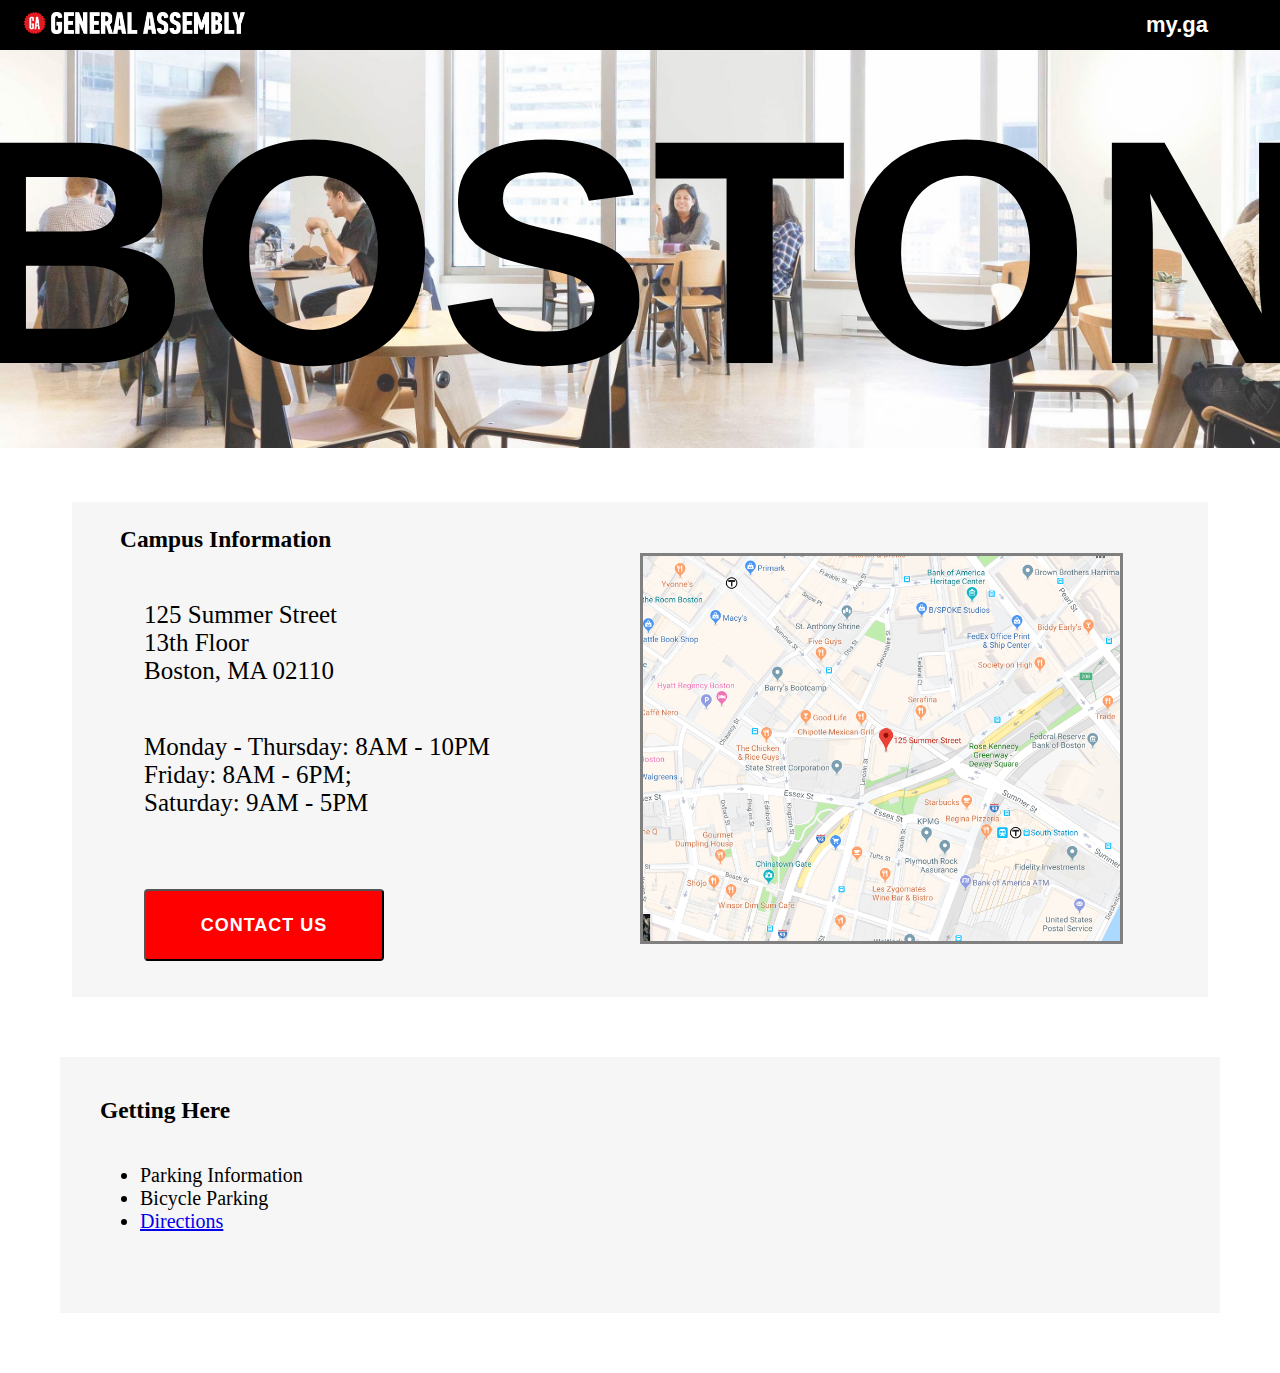
==== index.html @ 6b0aaf8f "Add Final Project code" ====
<!DOCTYPE html>
<html lang="en">
<head>
  <meta charset="UTF-8">
  <meta name="viewport" content="width=device-width, initial-scale=1.0">
  <meta http-equiv="X-UA-Compatible" content="ie=edge">
  <link rel="stylesheet" href="css/styles.css">
  <title>GA-Boston</title>
</head>

<body>

  <header class="header">
    <a href=https://generalassemb.ly/>
      <img src="images/GA-Horizon.png" alt="GA Logo">
    </a>
    <nav class="nav">
      <a href=https://my.generalassemb.ly/>my.ga</a>
    </nav>
  </header>

  <div class="boston">
    <img src="images/bostoncampus.jpg" alt="Boston Event Space" style="width:100%;">
    <h1 class="centered">BOSTON</h1>
  </div>

<div class="campus">
     <h3 class="header"><strong>Campus Information</strong></h3>
     <h3 class="null">null</h3>

     <div class="content"> 125 Summer Street <br>
       13th Floor <br>
       Boston, MA 02110

       <div class="hours">
         Monday - Thursday: 8AM - 10PM<br>
         Friday: 8AM - 6PM;<br>
         Saturday: 9AM - 5PM
       </div>
      <button>CONTACT US</button> <!--need to add click send email-->
     </div>

    <div class="map">
      <img src="images/googlemap.png" alt="map">
    </div>
  </div>

  <div class="directions">
    <h3><strong></strong>Getting Here</strong></h3>
    <ul>
    <li>Parking Information</li>
    <li>Bicycle Parking</li>
    <li><a href="https://goo.gl/maps/L4DYsfVMft22">Directions</a></li>
    </ul>




</div>

<footer></footer>
</body>
</html>
---- css/styles.css ----
* {
  box-sizing:border-box;
  margin: 0;
}
html, body {
  margin: 0;
}

html {
  background-color: white;
  color: white;
  font-family:'Impact', sans-serif;
  font-weight: 300;
  font-size: 24px;
  text-decoration: none;
  scroll-behavior: smooth;
}

header {
  background-color: black;
  height:50px;
  color: white;
  border: 1rem;
  padding-left: 1rem;
  padding-top: .5rem;
}
header img {
  height: 22px;
  float: left;
}

header nav a {
  display: inline-block;
  font-family: 'Helvetica', sans-serif;
  color: white;
  text-decoration: none;
  float: right;
  font-weight: 600;
  font-size: 22px;
  clear: right;
  padding-right: 3rem;
}

.boston {
  position: relative;
  text-align: center;
  color: white;
}
.boston img {
  opacity: .8;
}
.centered {
    position: absolute;
    top: 50%;
    left: 50%;
    transform: translate(-50%, -50%);
    color: black;
    font-size: 25vw;  <!-- how to make this responsive -->
}
div.campus{
  display: grid;
  grid-template-columns: 50% 50%;
  grid-template-rows: 10vh, auto;
  grid-template-areas:
  "header header"
  "content map"
  padding: 2rem;
  margin-left: 3rem;
  margin-right: 3rem;
  margin-top: 2rem;
  margin-bottom: 2rem;
  background: #f6f6f6;
  font-family: 'Georgia', serif;
  font-size: 20px;
  color: black;
}
h3.null {
  visibility: hidden;
}
h3.header {
  padding-top: 1rem;
  padding-left: 2rem;
}
div.content {
  padding-left: 3rem;
  padding-top: 2rem;
  padding-bottom: 1rem;
  font-weight:400;
  font-size: 25px;
}

div.hours {
  padding-top: 2rem;
}
button{
  height: 3rem;
  width: 10rem;
  background: red;
  color: white;
  font-family: "Helvetica", sans-serif;
  font-weight: 800;
  font-size: 18px;
  letter-spacing: 1px;
  justify-content: center;
  margin-top: 3rem;
  border-radius: 4px;
}

div.map {
  justify-content: center;
}
div.map img {
  width:85%;
  border-style: solid;
  border-color: grey;
  margin-bottom: 2rem;
}

div.directions {
  font-family: 'Georgia', serif;
  font-size: 20px;
  color: black;
  display: block;
  background: #f6f6f6;
  margin: 3em;
  padding: 2em;
}

h3.gettinghere {
  font-family: 'Georgia', serif;
  font-size: 1.7em;
  color: black;
}

ul {
padding: 2em;
}


@media (max-width: 800px) {
  .large {
    display:none;
  }
  .small {
    display: initial;
  }
  main {
    width: 100%;
  }
  aside {
    width: 100%;
  }
}
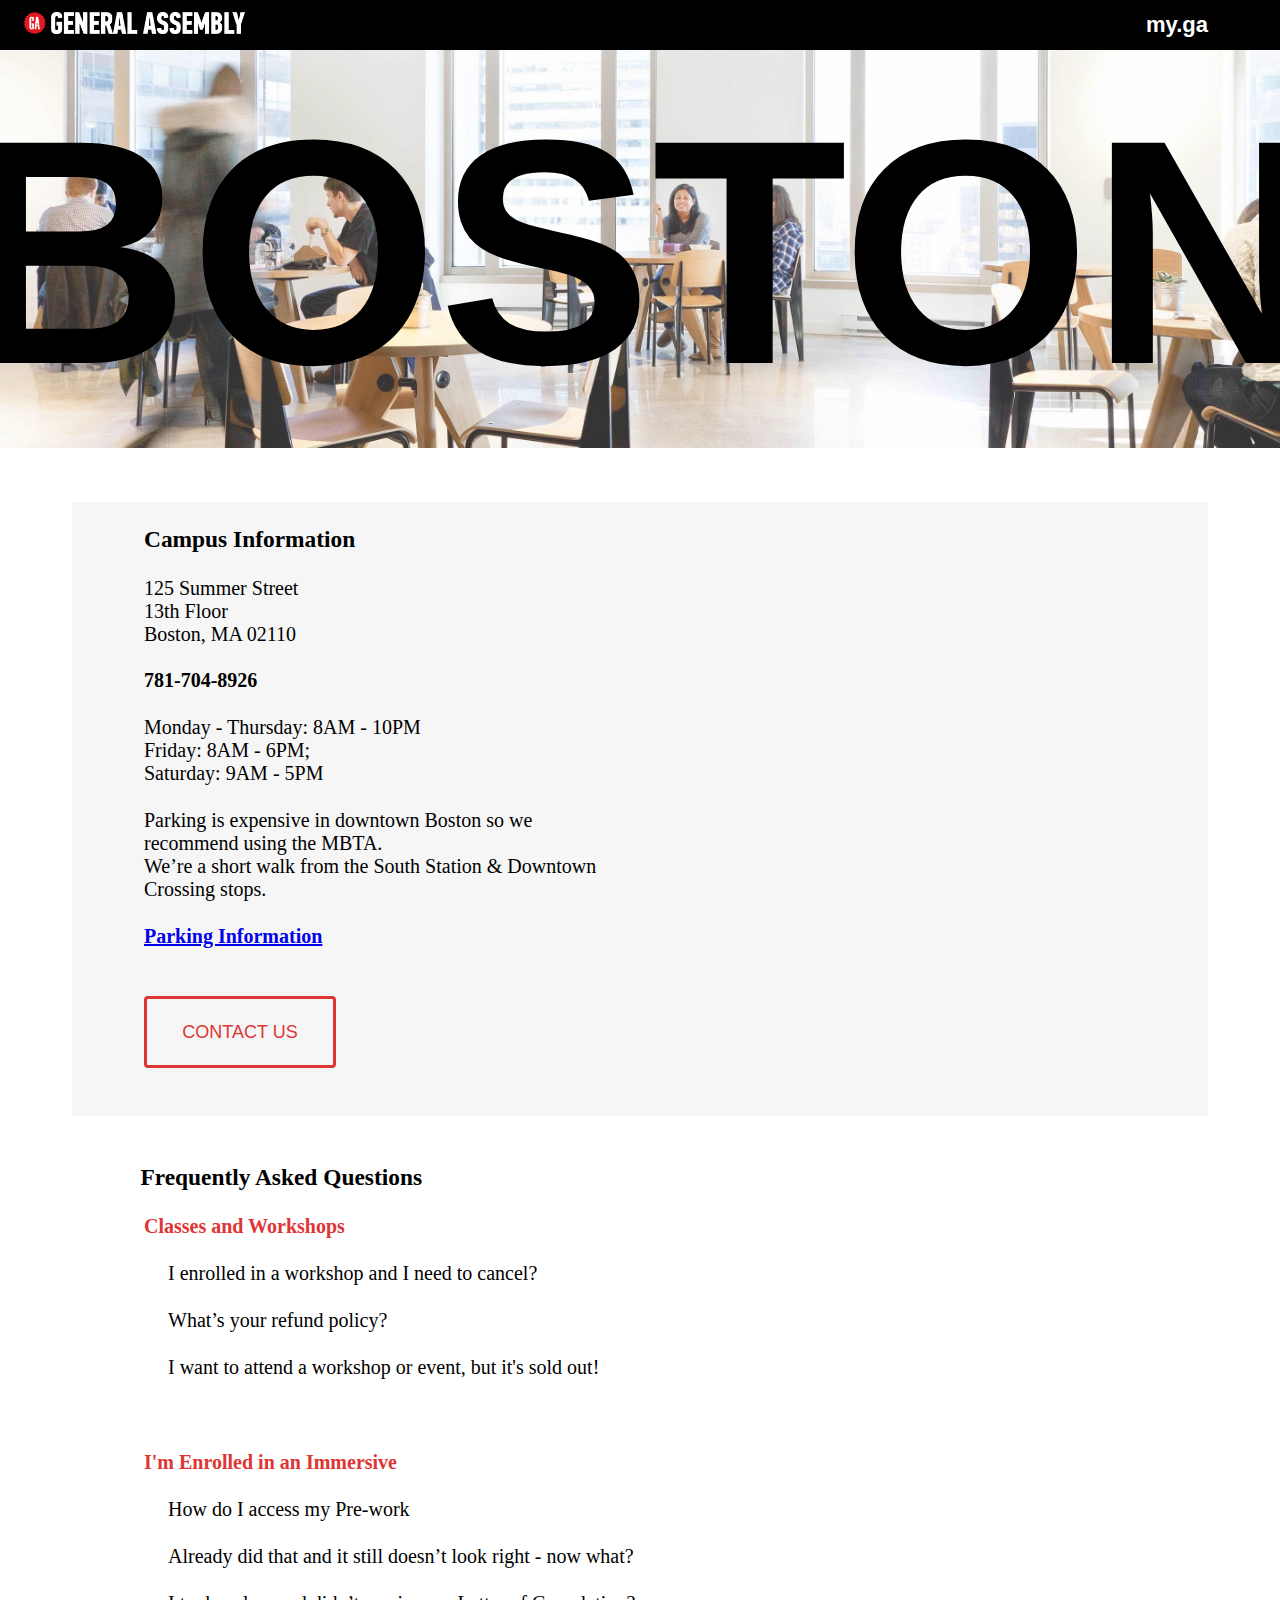
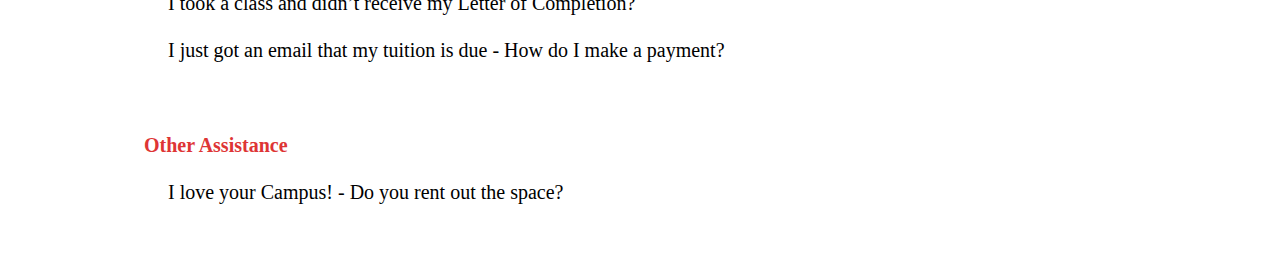
==== commit 23f6315c: "Final Project v 2" ====
--- a/index.html
+++ b/index.html
@@ -30,34 +30,112 @@
 
      <div class="content"> 125 Summer Street <br>
        13th Floor <br>
-       Boston, MA 02110
+       Boston, MA 02110 <br>
+         <br>
+      <strong>781-704-8926</strong>
 
        <div class="hours">
          Monday - Thursday: 8AM - 10PM<br>
          Friday: 8AM - 6PM;<br>
          Saturday: 9AM - 5PM
        </div>
-      <button>CONTACT US</button> <!--need to add click send email-->
+
+      <div class="parking">
+        Parking is expensive in downtown Boston so we recommend using the MBTA.<br>
+        We’re a short walk from the South Station & Downtown Crossing stops.
+      </div>
+
+        <div class="pheader">
+         <a href="content/content.html">Parking Information</a>
+        </div>
+
+      <a href="mailto:boston@generalassemb.ly" class='contact'>CONTACT US</a>
      </div>
 
     <div class="map">
-      <img src="images/googlemap.png" alt="map">
+      <iframe src="https://www.google.com/maps/embed?pb=!1m14!1m8!1m3!1d2948.499077035458!2d-71.05964698454395!3d42.35320207918725!3m2!1i1024!2i768!4f13.1!3m3!1m2!1s0x89e370826ecd6ec7%3A0xda9b05ac2c66cd13!2s125+Summer+St%2C+Boston%2C+MA+02111!5e0!3m2!1sen!2sus!4v1543158770203" width="550" height="450" style="border:0" allowfullscreen></iframe> <!--need to make responsive-->
     </div>
   </div>
 
-  <div class="directions">
-    <h3><strong></strong>Getting Here</strong></h3>
-    <ul>
-    <li>Parking Information</li>
-    <li>Bicycle Parking</li>
-    <li><a href="https://goo.gl/maps/L4DYsfVMft22">Directions</a></li>
-    </ul>
+  <div class="faq">
+    <h3 class='header1'>Frequently Asked Questions</h3>
+        <div class='cwe'>Classes and Workshops</div>
+              <div class='cwetext'>
+                <div class='question'>I enrolled in a workshop and I need to cancel?</div>
+                	<div class='answer'> <strong>Cancel Enrollment</strong><br>
+                    <br>
+                    Please email boston@generalassembly.com and a member of our Staff will respond within 24 business hours.</div>
+
+                <div class='question'>What’s your refund policy?</div>
+                  <div class='answer'><strong>Refund Policy</strong> <br>
+                    <br>
+                	We understand that, sometimes, plans change. If you can no longer make it to a class or workshop, please email us at least 7 days before the scheduled event date. No refunds will be given to cancellations made within a week of the class or workshop.</div>
+
+                <div class='question'>I want to attend a workshop or event, but it's sold out!</div>
+                  <div class='answer'><strong>Sold Out Event</strong><br>
+                    <br>
+                    Sorry about that! Because we want to provide our students with the optimal learning experience, tickets are limited and we can’t sell more. However, you can sign up for the wait-list in case we have no-shows. To stay in the loop about upcoming events, subscribe to our weekly newsletter.</div>
+              </div>
 
 
+          <div class ='immersive'>I'm Enrolled in an Immersive</div>
+              <div class='immersivetext'>
+                <div class='question'>How do I access my Pre-work
+                </div>
+              	   <div class='answer'><strong>Where's my Pre-work?</strong><br>
+                     <br>Log into my.generalassemb.ly and you should see it
+                   </div>
+
+                <div class='question'>Already did that and it still doesn’t look right - now what?
+                </div>
+              	  <div class='answer'><strong>Still Can't Find it</strong><br>
+                    <br>Contact your Student Services Team at studentservicesboston@generalassembly.com
+                  </div>
+
+                  <div class='question'>I took a class and didn’t receive my Letter of Completion?
+                  </div>
+                	  <div class='answer'><strong>Need my Letter of Completion</strong><br>
+                      <br>Contact your Student Services Team at studentservicesboston@generalassemb.ly and please provide your name and email used to register for the class (if available)
+                    </div>
+
+                  <div class='question'>I just got an email that my tuition is due - How do I make a payment?
+                  </div>
+                	  <div class='answer'><strong>Give us Your Money</strong><br>
+                      <br>Please log into your account on generalassemb.ly
+                    </div>
+                </div>
+
+        <div class='other'>Other Assistance</div>
+
+            <div class='othertext'>
+
+              <div class='question'>I love your Campus! - Do you rent out the space?
+              </div>
+
+            	  <div class='answer'><strong>Its pretty sweet, isn't it?</strong><br>
+                  <br>Sometimes? - it depends if we have room availability.  Please reach out to our Operations Manager at boston@generalassembly.com
+                </div>
+            </div>
+  </div>
+
+<footer></footer>
+
+<script
+  src="http://code.jquery.com/jquery-3.3.1.min.js"
+  integrity="sha256-FgpCb/KJQlLNfOu91ta32o/NMZxltwRo8QtmkMRdAu8="
+  crossorigin="anonymous"></script>
+
+<script>
+  $(document).ready(function() {
+      $('.answer').hide();
+      $('.question').click(function() {
+        $(this).next().toggle();
+      });
+  });
+</script>
 
 
-</div>
+</body>
 
-<footer></footer>
-</body>
+
 </html>
--- a/css/styles.css
+++ b/css/styles.css
@@ -55,8 +55,9 @@
     left: 50%;
     transform: translate(-50%, -50%);
     color: black;
-    font-size: 25vw;  <!-- how to make this responsive -->
-}
+    font-size: 25vw;
+  }
+
 div.campus{
   display: grid;
   grid-template-columns: 50% 50%;
@@ -79,61 +80,125 @@
 }
 h3.header {
   padding-top: 1rem;
-  padding-left: 2rem;
+  padding-left: 3rem;
 }
 div.content {
   padding-left: 3rem;
-  padding-top: 2rem;
+  padding-top: 1rem;
   padding-bottom: 1rem;
   font-weight:400;
-  font-size: 25px;
+  font-size: 20px;
 }
 
 div.hours {
-  padding-top: 2rem;
-}
-button{
+  padding-top: 1rem;
+  padding-bottom: 1rem;
+}
+
+div.parking {
+  padding-right: 1rem;
+}
+
+div.pheader{
+ padding-top: 1rem;
+ font-weight: 600;
+ text-decoration: none;
+}
+
+div.pheader :hover {
+  text-decoration: underline;
+  color: red;
+}
+
+.contact{
+  display:flex;
+  align-items: center;
+  justify-content: center;
+  text-decoration: none;
   height: 3rem;
-  width: 10rem;
-  background: red;
-  color: white;
+  width: 8rem;
+  background: #f6f6f6;
+  color: #de3535;
   font-family: "Helvetica", sans-serif;
-  font-weight: 800;
+  font-weight: 400;
   font-size: 18px;
-  letter-spacing: 1px;
-  justify-content: center;
-  margin-top: 3rem;
+  margin-top: 2rem;
+  margin-bottom: 1rem;
+  border-color: #de3535;
   border-radius: 4px;
+  border-style: solid;
 }
 
 div.map {
   justify-content: center;
-}
-div.map img {
   width:85%;
-  border-style: solid;
-  border-color: grey;
+  padding-left: 1rem;
   margin-bottom: 2rem;
 }
 
-div.directions {
+div.faq {
   font-family: 'Georgia', serif;
   font-size: 20px;
   color: black;
-  display: block;
+}
+
+h3.header1 {
+  padding-left: 6em;
+  padding-bottom: 1rem;
+}
+div.question {
+  padding-bottom: 1rem;
+}
+div.question:hover {
   background: #f6f6f6;
-  margin: 3em;
-  padding: 2em;
-}
-
-h3.gettinghere {
-  font-family: 'Georgia', serif;
-  font-size: 1.7em;
-  color: black;
-}
-
-ul {
-padding: 2em;
+  font-weight: 600;
+  width: 75vw;
+  padding-top: 1rem;
+  padding-bottom: 1rem;
+  padding-left: 1rem;
+  margin-bottom: 1rem;
+}
+
+div.answer {
+  background: darkGray;
+  width: 75vw;
+  padding-top: 1rem;
+  padding-bottom: 1rem;
+  padding-left: 1rem;
+  margin-bottom: 1rem;
+}
+
+
+div.cwe {
+  color:#de3535;
+  font-weight:bold;
+  padding-left: 6rem;
+  padding-bottom: 1rem;
+}
+div.cwetext {
+  padding-left: 7rem;
+  padding-bottom: 2rem;
+}
+div.immersive {
+  color: #de3535;
+  font-weight:bold;
+  padding-left: 6rem;
+  padding-bottom: 1rem;
+}
+div.immersivetext {
+  padding-left: 7rem;
+  padding-bottom: 2rem;
+}
+
+div.other{
+  color: #de3535;
+  font-weight:bold;
+  padding-left: 6rem;
+  padding-bottom: 1rem;
+}
+div.othertext {
+  padding-left: 7rem;
+  padding-bottom: 2rem;
 }
 
 
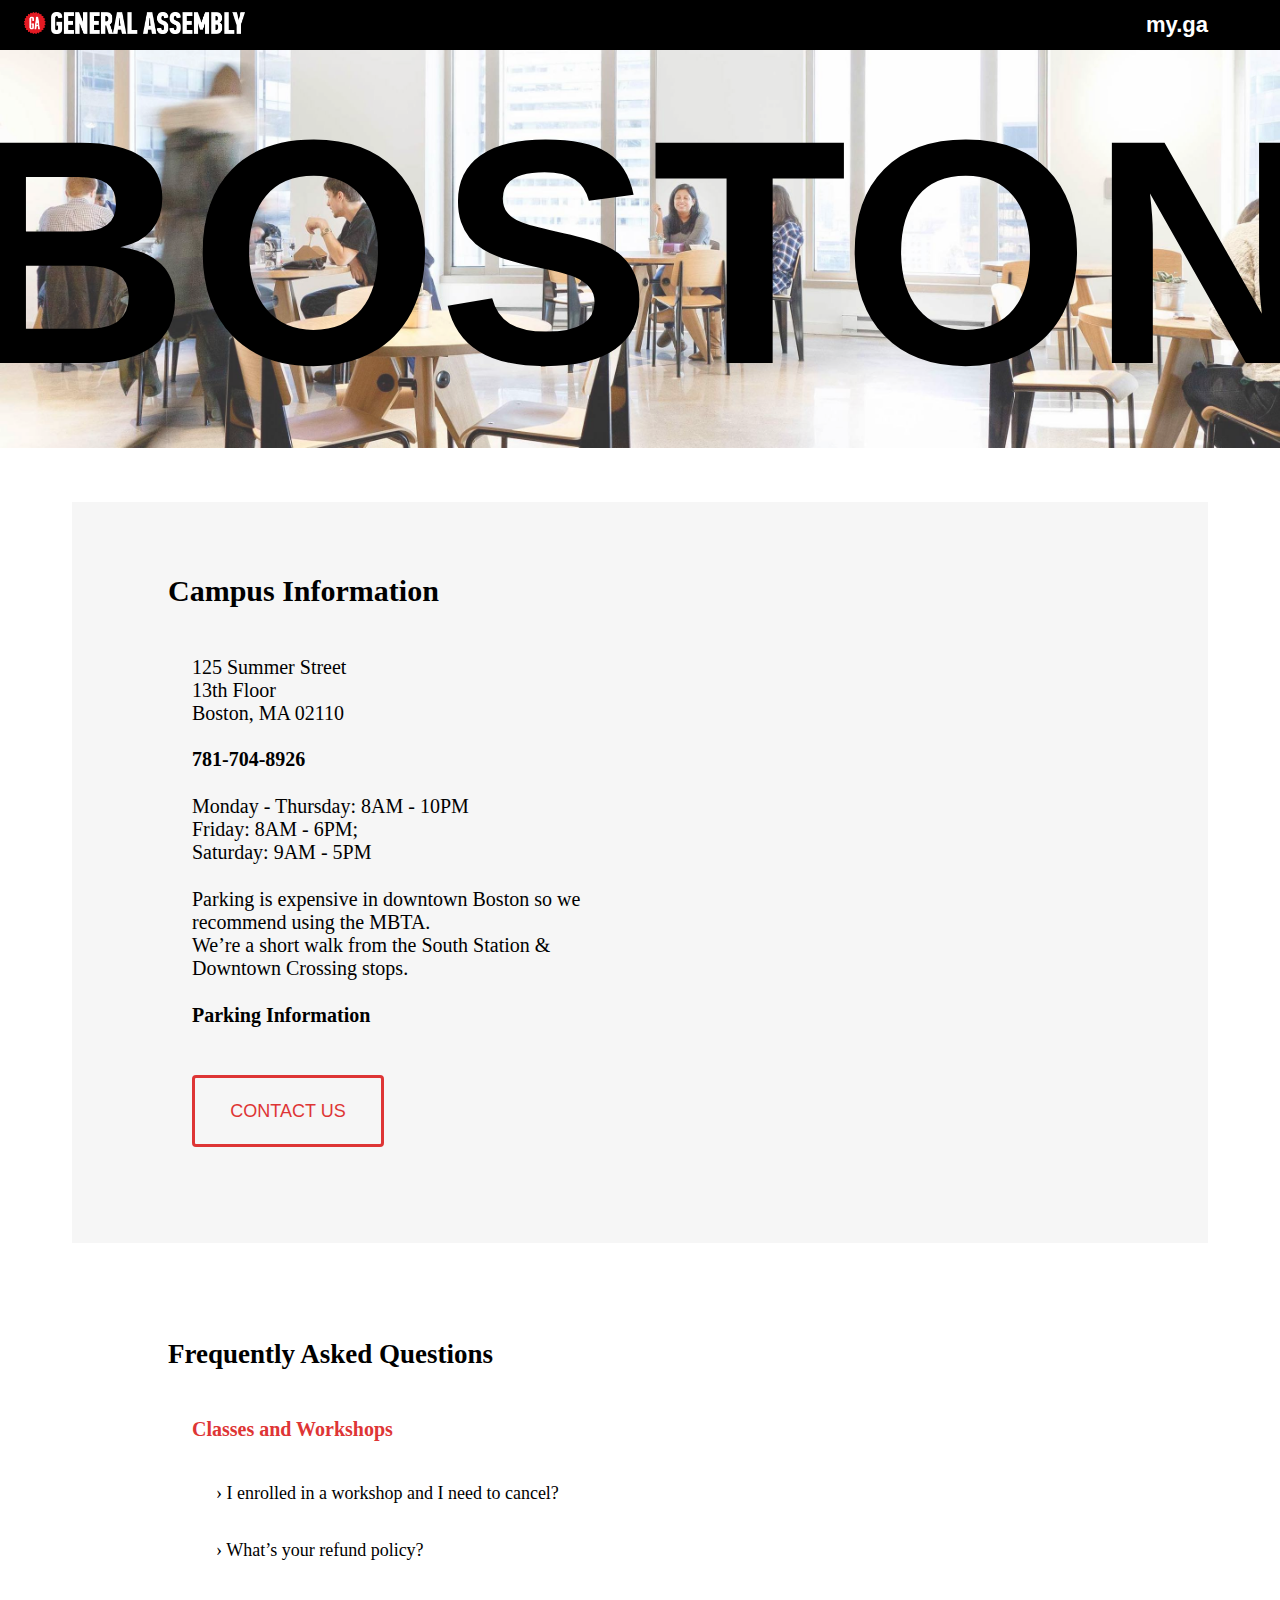
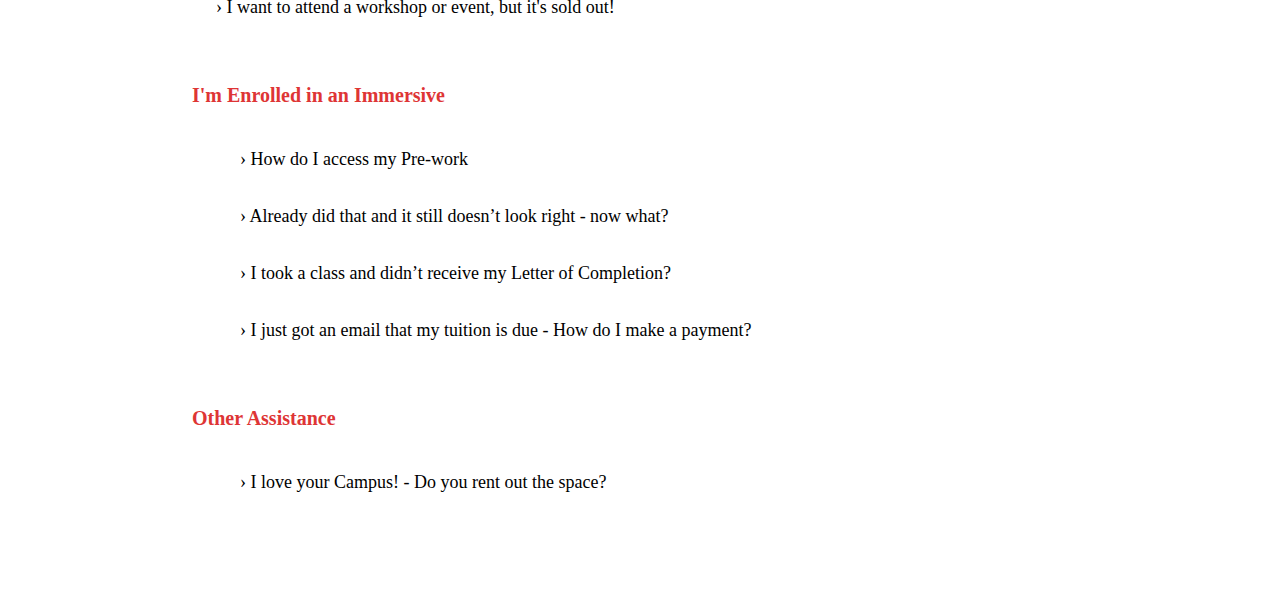
==== commit 03d62f21: "Last push" ====
--- a/index.html
+++ b/index.html
@@ -25,8 +25,7 @@
   </div>
 
 <div class="campus">
-     <h3 class="header"><strong>Campus Information</strong></h3>
-     <h3 class="null">null</h3>
+     <h2 class="header"><strong>Campus Information</strong></h2>
 
      <div class="content"> 125 Summer Street <br>
        13th Floor <br>
@@ -53,25 +52,25 @@
      </div>
 
     <div class="map">
-      <iframe src="https://www.google.com/maps/embed?pb=!1m14!1m8!1m3!1d2948.499077035458!2d-71.05964698454395!3d42.35320207918725!3m2!1i1024!2i768!4f13.1!3m3!1m2!1s0x89e370826ecd6ec7%3A0xda9b05ac2c66cd13!2s125+Summer+St%2C+Boston%2C+MA+02111!5e0!3m2!1sen!2sus!4v1543158770203" width="550" height="450" style="border:0" allowfullscreen></iframe> <!--need to make responsive-->
+      <iframe src="https://www.google.com/maps/embed?pb=!1m14!1m8!1m3!1d2948.499077035458!2d-71.05964698454395!3d42.35320207918725!3m2!1i1024!2i768!4f13.1!3m3!1m2!1s0x89e370826ecd6ec7%3A0xda9b05ac2c66cd13!2s125+Summer+St%2C+Boston%2C+MA+02111!5e0!3m2!1sen!2sus!4v1543158770203" style="border:0" allowfullscreen></iframe>
     </div>
   </div>
 
   <div class="faq">
-    <h3 class='header1'>Frequently Asked Questions</h3>
+    <h2 class="header1">Frequently Asked Questions</h2>
         <div class='cwe'>Classes and Workshops</div>
               <div class='cwetext'>
-                <div class='question'>I enrolled in a workshop and I need to cancel?</div>
+                <div class='question'>&rsaquo; I enrolled in a workshop and I need to cancel?</div>
                 	<div class='answer'> <strong>Cancel Enrollment</strong><br>
                     <br>
-                    Please email boston@generalassembly.com and a member of our Staff will respond within 24 business hours.</div>
+                    Please email <a href="mailto:boston@generalassembly.com">boston@generalassemb.ly</a> and a member of our Staff will respond within 24 business hours.</div>
 
-                <div class='question'>What’s your refund policy?</div>
+                <div class='question'>	&rsaquo; What’s your refund policy?</div>
                   <div class='answer'><strong>Refund Policy</strong> <br>
                     <br>
-                	We understand that, sometimes, plans change. If you can no longer make it to a class or workshop, please email us at least 7 days before the scheduled event date. No refunds will be given to cancellations made within a week of the class or workshop.</div>
+                	We understand that, sometimes, plans change. If you can no longer make it to a class or workshop, please email <a href="mailto:boston@generalassembly.com">boston@generalassemb.ly</a> at least 7 days before the scheduled event date. No refunds will be given to cancellations made within a week of the class or workshop.</div>
 
-                <div class='question'>I want to attend a workshop or event, but it's sold out!</div>
+                <div class='question'>&rsaquo; I want to attend a workshop or event, but it's sold out!</div>
                   <div class='answer'><strong>Sold Out Event</strong><br>
                     <br>
                     Sorry about that! Because we want to provide our students with the optimal learning experience, tickets are limited and we can’t sell more. However, you can sign up for the wait-list in case we have no-shows. To stay in the loop about upcoming events, subscribe to our weekly newsletter.</div>
@@ -80,25 +79,25 @@
 
           <div class ='immersive'>I'm Enrolled in an Immersive</div>
               <div class='immersivetext'>
-                <div class='question'>How do I access my Pre-work
+                <div class='question'>&rsaquo; How do I access my Pre-work
                 </div>
-              	   <div class='answer'><strong>Where's my Pre-work?</strong><br>
+              	   <div class='answer'><strong>&rsaquo; Where's my Pre-work?</strong><br>
                      <br>Log into my.generalassemb.ly and you should see it
                    </div>
 
-                <div class='question'>Already did that and it still doesn’t look right - now what?
+                <div class='question'>&rsaquo; Already did that and it still doesn’t look right - now what?
                 </div>
               	  <div class='answer'><strong>Still Can't Find it</strong><br>
-                    <br>Contact your Student Services Team at studentservicesboston@generalassembly.com
+                    <br>Contact your Student Services Team at <a href = "mailto:boston@generalassembly.com">studentservicesboston@ga.co</a>
                   </div>
 
-                  <div class='question'>I took a class and didn’t receive my Letter of Completion?
+                  <div class='question'>&rsaquo; I took a class and didn’t receive my Letter of Completion?
                   </div>
                 	  <div class='answer'><strong>Need my Letter of Completion</strong><br>
-                      <br>Contact your Student Services Team at studentservicesboston@generalassemb.ly and please provide your name and email used to register for the class (if available)
+                      <br>Contact your Student Services Team at <a href = "mailto:boston@generalassembly.com">studentservicesboston@ga.co</a> and please provide your name and email used to register for the class (if available)
                     </div>
 
-                  <div class='question'>I just got an email that my tuition is due - How do I make a payment?
+                  <div class='question'>&rsaquo; I just got an email that my tuition is due - How do I make a payment?
                   </div>
                 	  <div class='answer'><strong>Give us Your Money</strong><br>
                       <br>Please log into your account on generalassemb.ly
@@ -109,14 +108,22 @@
 
             <div class='othertext'>
 
-              <div class='question'>I love your Campus! - Do you rent out the space?
+              <div class='question'>&rsaquo; I love your Campus! - Do you rent out the space?
               </div>
 
             	  <div class='answer'><strong>Its pretty sweet, isn't it?</strong><br>
-                  <br>Sometimes? - it depends if we have room availability.  Please reach out to our Operations Manager at boston@generalassembly.com
+                  <br>Sometimes? - it depends if we have room availability.  Please reach out to our Operations Manager at <a href ="mailto:boston@generalassembly.com">boston@ga.co</a>
                 </div>
             </div>
   </div>
+
+
+
+
+
+
+
+
 
 <footer></footer>
 
@@ -131,7 +138,9 @@
       $('.question').click(function() {
         $(this).next().toggle();
       });
+
   });
+
 </script>
 
 
--- a/css/styles.css
+++ b/css/styles.css
@@ -12,8 +12,17 @@
   font-family:'Impact', sans-serif;
   font-weight: 300;
   font-size: 24px;
-  text-decoration: none;
   scroll-behavior: smooth;
+}
+
+a {
+  text-decoration: none;
+  color: black
+}
+
+a:hover, a:active, a:visited  {
+  color: red;
+  text-decoration: none;
 }
 
 header {
@@ -60,29 +69,35 @@
 
 div.campus{
   display: grid;
-  grid-template-columns: 50% 50%;
-  grid-template-rows: 10vh, auto;
+  grid-template-columns: 1fr 1fr;
+  grid-template-rows: auto auto minmax(500px, auto);
   grid-template-areas:
   "header header"
-  "content map"
+  "content content"
+  "map map";
   padding: 2rem;
-  margin-left: 3rem;
-  margin-right: 3rem;
   margin-top: 2rem;
   margin-bottom: 2rem;
   background: #f6f6f6;
   font-family: 'Georgia', serif;
   font-size: 20px;
   color: black;
-}
-h3.null {
-  visibility: hidden;
-}
-h3.header {
+  grid-gap: 1rem;
+}
+
+iframe {
+  height: 100%;
+  width:100%;
+}
+
+h2.header {
+  grid-area: header;
   padding-top: 1rem;
-  padding-left: 3rem;
-}
+  padding-left: 2rem;
+}
+
 div.content {
+  grid-area: content;
   padding-left: 3rem;
   padding-top: 1rem;
   padding-bottom: 1rem;
@@ -105,10 +120,6 @@
  text-decoration: none;
 }
 
-div.pheader :hover {
-  text-decoration: underline;
-  color: red;
-}
 
 .contact{
   display:flex;
@@ -129,77 +140,92 @@
   border-style: solid;
 }
 
+a.contact:hover {
+  background: #de3535;
+  color: white;
+}
+
 div.map {
+  grid-area: map;
   justify-content: center;
-  width:85%;
   padding-left: 1rem;
   margin-bottom: 2rem;
 }
 
 div.faq {
   font-family: 'Georgia', serif;
-  font-size: 20px;
+  font-size: 18px;
   color: black;
-}
-
-h3.header1 {
-  padding-left: 6em;
+  padding-left: 2rem;
+  padding-top: 2rem;
+  padding-bottom: 3rem;
+}
+
+h2.header1 {
+  margin-left: 2rem;
   padding-bottom: 1rem;
 }
 div.question {
-  padding-bottom: 1rem;
-}
+  padding:1rem;
+  padding-top: .75rem;
+  margin-left: 1rem;
+  padding-bottom: .75rem;
+}
+
 div.question:hover {
+  font-weight: 600;
+  cursor: pointer;
+  margin-right: 5rem;
+}
+
+div.answer {
   background: #f6f6f6;
-  font-weight: 600;
-  width: 75vw;
-  padding-top: 1rem;
-  padding-bottom: 1rem;
-  padding-left: 1rem;
-  margin-bottom: 1rem;
-}
-
-div.answer {
-  background: darkGray;
-  width: 75vw;
-  padding-top: 1rem;
-  padding-bottom: 1rem;
-  padding-left: 1rem;
-  margin-bottom: 1rem;
-}
-
+  padding:1rem;
+  margin-left: 1rem;
+  margin-bottom: 1rem;
+}
 
 div.cwe {
   color:#de3535;
+  font-size: 20px;
   font-weight:bold;
-  padding-left: 6rem;
-  padding-bottom: 1rem;
+  margin-bottom: 1rem;
+  margin-top: 1rem;
+  padding-left: 3rem;
+
 }
 div.cwetext {
-  padding-left: 7rem;
-  padding-bottom: 2rem;
-}
+ padding-bottom: 1rem;
+ padding-left: 2rem;
+ }
+
 div.immersive {
   color: #de3535;
   font-weight:bold;
-  padding-left: 6rem;
-  padding-bottom: 1rem;
-}
-div.immersivetext {
-  padding-left: 7rem;
-  padding-bottom: 2rem;
-}
+  font-size: 20px;
+  margin-bottom: 1rem;
+  margin-top: 1rem;
+  padding-left: 3rem;
+}
+
+ div.immersivetext {
+  padding-bottom: 1rem;
+  padding-left: 3rem;
+  }
 
 div.other{
   color: #de3535;
   font-weight:bold;
-  padding-left: 6rem;
-  padding-bottom: 1rem;
-}
+  font-size: 20px;
+  margin-bottom: 1rem;
+  margin-top: 1rem;
+  padding-left: 3rem;
+  }
+
 div.othertext {
-  padding-left: 7rem;
-  padding-bottom: 2rem;
-}
+  padding-bottom: 1rem;
+  padding-left: 3rem;
+  }
 
 
 @media (max-width: 800px) {
@@ -216,3 +242,19 @@
     width: 100%;
   }
 }
+
+@media (min-width: 800px){
+
+  div.campus{
+    grid-template-rows: auto auto;
+    grid-template-areas:
+    "header header"
+    "content map";
+    margin-left: 3rem;
+    margin-right: 3rem;
+  }
+
+  div.faq{
+    margin: 0 3rem;
+  }
+}
